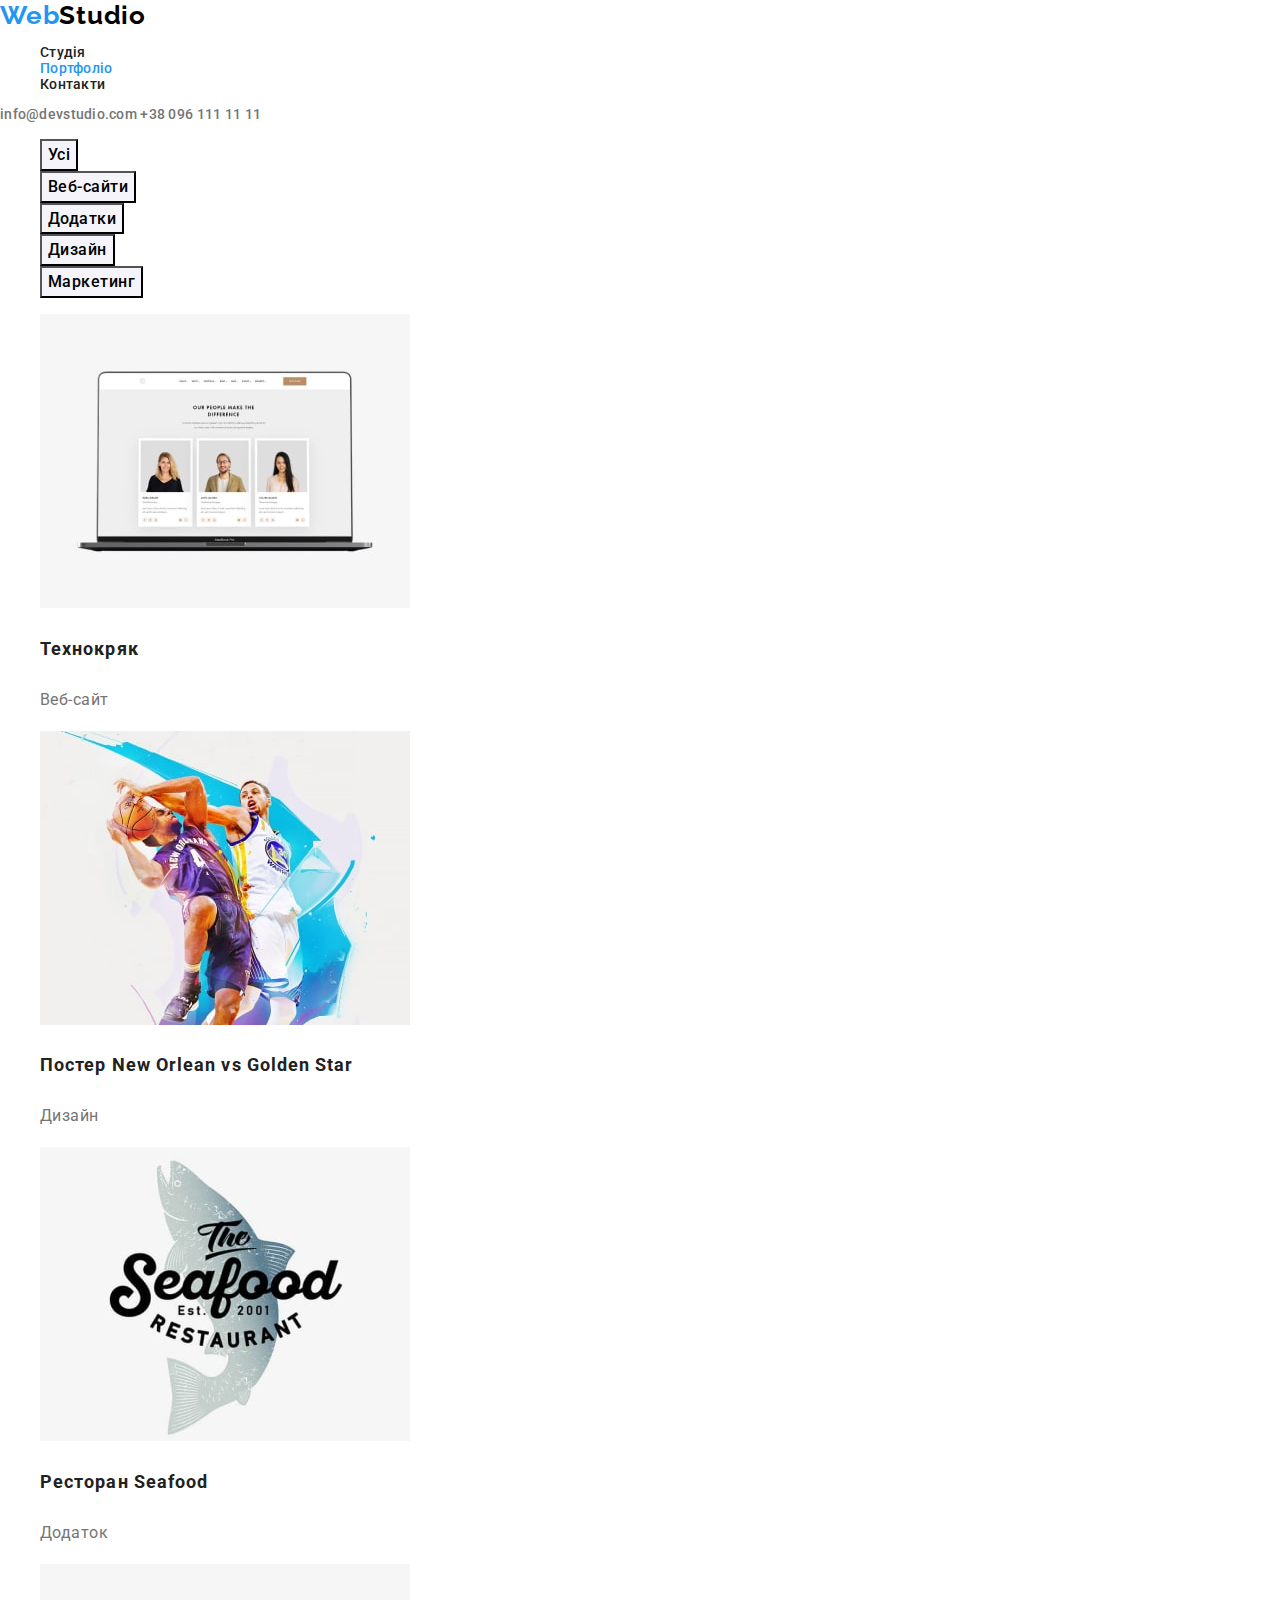
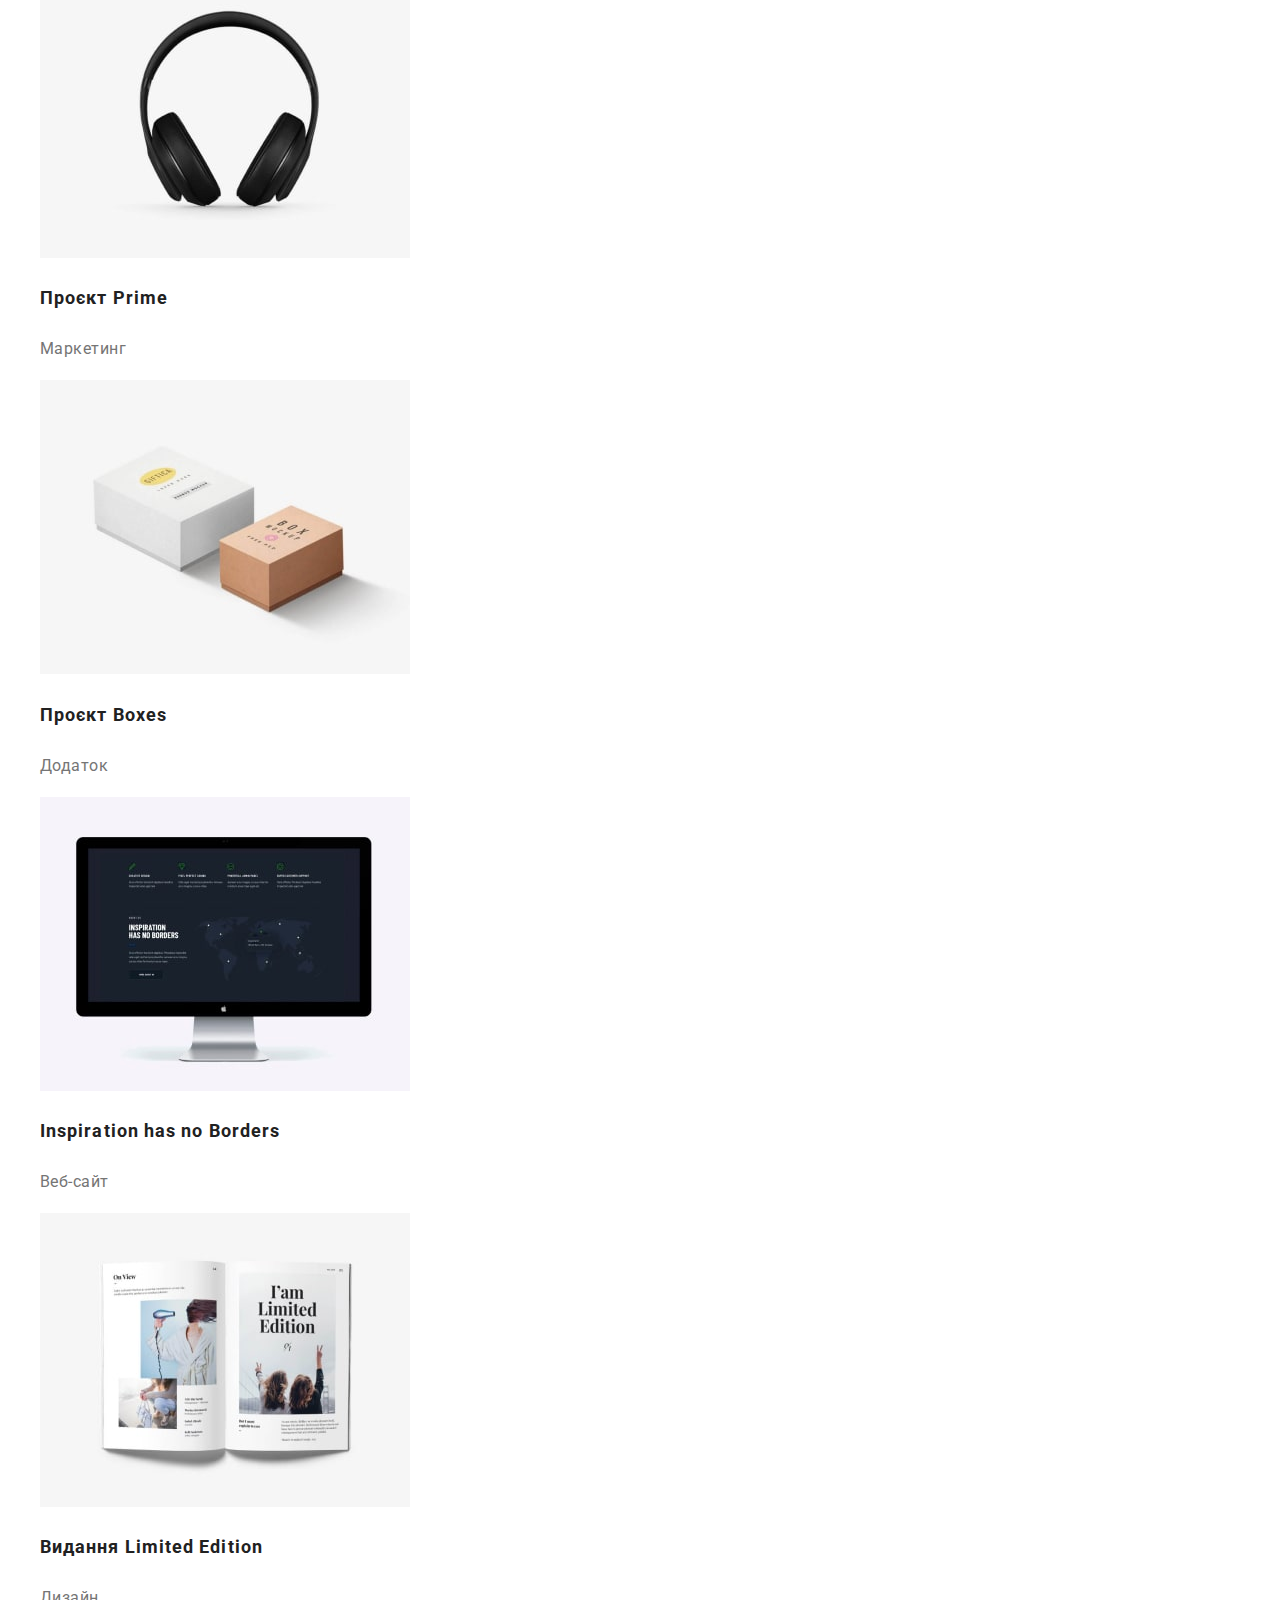
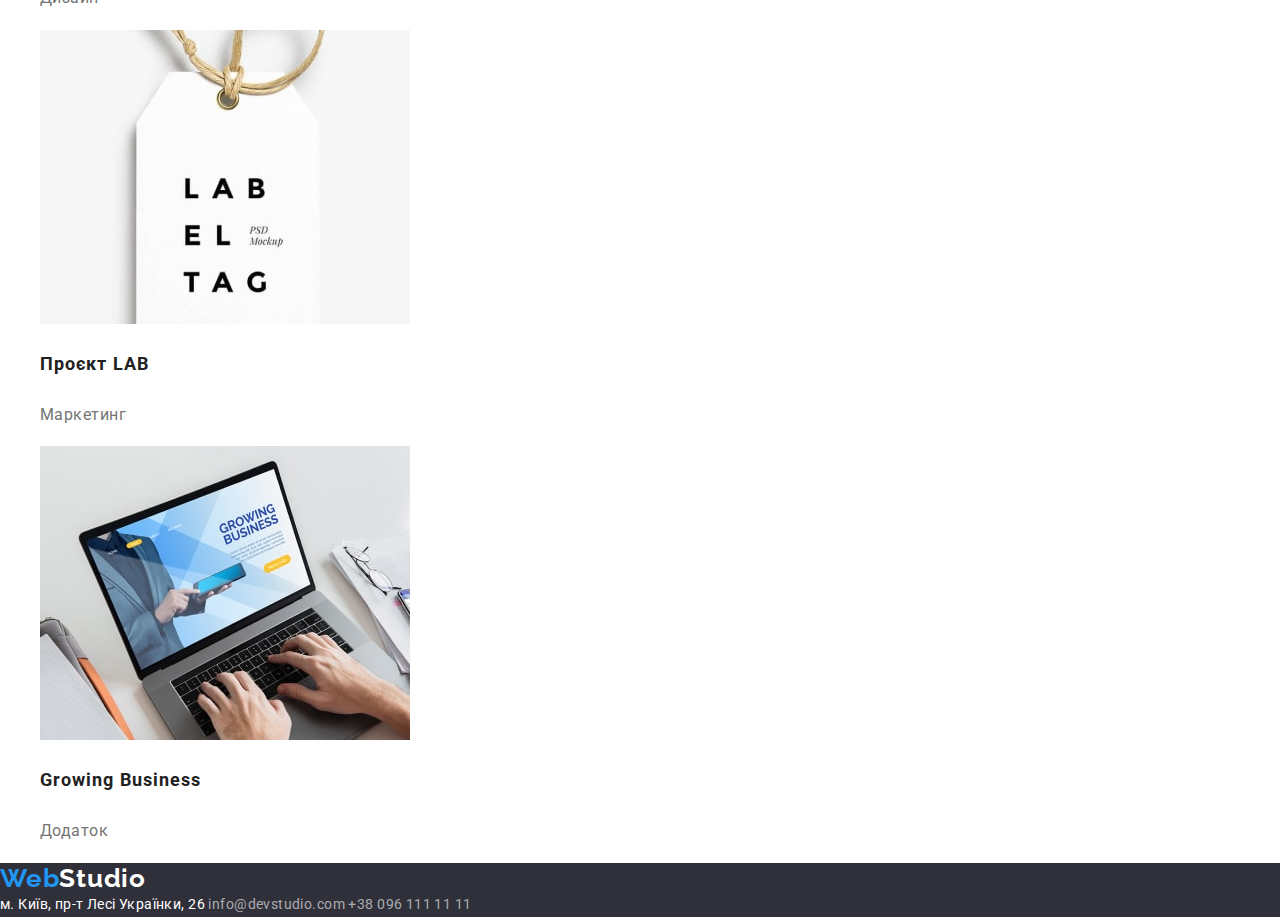
==== portfolio.html @ c54290e1 "copy files, link stylesheet modern-normalize" ====
<!DOCTYPE html>
<html lang="uk">

<head>
    <meta charset="UTF-8" />
    <meta http-equiv="X-UA-Compatible" content="IE=edge" />
    <meta name="viewport" content="width=device-width, initial-scale=1.0" />
    <title>WebStudio</title>
    <link rel="preconnect" href="https://fonts.googleapis.com">
    <link rel="preconnect" href="https://fonts.gstatic.com" crossorigin>
    <link href="https://fonts.googleapis.com/css2?family=Raleway:wght@700&family=Roboto:wght@400;500;700;900&display=swap"
        rel="stylesheet">
        <link rel="stylesheet" href="https://cdnjs.cloudflare.com/ajax/libs/modern-normalize/1.1.0/modern-normalize.min.css">
    <link rel="stylesheet" href="./css/styles.css">
</head>

<body>
    <header>
        <a class="logo" href="./index.html" lang="en"><span class="logo-color">Web</span>Studio</a>
        <nav class="menu">
            <ul class="menu-list list">
                <li>
                    <a href="./index.html" class="menu-link link">Студія</a>
                </li>
                <li>
                    <a href="./portfolio.html" class="menu-link link current">Портфоліо</a>
                </li>
                <li>
                    <a href="" class="menu-link link">Контакти</a>
                </li>
            </ul>
        </nav>
        <div class="contact">
            <a href="mailto:info@devstudio.com" class="contact-link link">info@devstudio.com</a>
            <a href="tel:+380961111111" class="contact-link link">+38 096 111 11 11</a>
        </div>
    </header>
    <main>
        <section class="scrapbook">
            <div class="button">
                <ul class="button-list list">
                    <li><button class="button-text" type="button">Усі</button></li>
                    <li><button class="button-text" type="button">Веб-сайти</button></li>
                    <li><button class="button-text" type="button">Додатки</button></li>
                    <li><button class="button-text" type="button">Дизайн</button></li>
                    <li><button class="button-text" type="button">Маркетинг</button></li>
                </ul>
            </div>
            <div class="portfolio">
                <ul class="portfolio-list list">
                    <li class="portfolio-card">
                        <a href="" class="portfolio-card-link link">
                            <img src="./images/project-1-img.jpg" alt="Веб-сайт">
                            <h3 class="portfolio-card-title">Технокряк</h3>
                            <p class="portfolio-card-position">Веб-сайт</p>
                        </a>
                    </li>
                    <li class="portfolio-card">
                        <a href="" class="portfolio-card-link link">
                            <img src="./images/project-2-img.jpg" alt="Дизайн">
                            <h3 class="portfolio-card-title">Постер New Orlean vs Golden Star</h3>
                            <p class="portfolio-card-position">Дизайн</p>
                        </a>
                    </li>
                    <li class="portfolio-card">
                        <a href="" class="portfolio-card-link link">
                            <img src="./images/project-3-img.jpg" alt="Додаток">
                            <h3 class="portfolio-card-title">Ресторан Seafood</h3>
                            <p class="portfolio-card-position">Додаток</p>
                        </a>
                    </li>
                    <li class="portfolio-card">
                        <a href="" class="portfolio-card-link link">
                            <img src="./images/project-4-img.jpg" alt="Маркетинг">
                            <h3 class="portfolio-card-title">Проєкт Prime</h3>
                            <p class="portfolio-card-position">Маркетинг</p>
                        </a>
                    </li>
                    <li class="portfolio-card">
                        <a href="" class="portfolio-card-link link">
                            <img class="portfolio-card-img" src="./images/project-5-img.jpg" alt="Додаток">
                            <h3 class="portfolio-card-title">Проєкт Boxes</h3>
                            <p class="portfolio-card-position">Додаток</p>
                        </a>
                    </li>
                    <li class="portfolio-card">
                        <a href="" class="portfolio-card-link link">
                            <img src="./images/project-6-img.jpg" alt="Веб-сайт">
                            <h3 class="portfolio-card-title">Inspiration has no Borders</h3>
                            <p class="portfolio-card-position">Веб-сайт</p>
                        </a>
                    </li>
                    <li class="portfolio-card">
                        <a href="" class="portfolio-card-link link">
                            <img src="./images/project-7-img.jpg" alt="Дизайн">
                            <h3 class="portfolio-card-title">Видання Limited Edition</h3>
                            <p class="portfolio-card-position">Дизайн</p>
                        </a>
                    </li>
                    <li class="portfolio-card">
                        <a href="" class="portfolio-card-link link">
                            <img src="./images/project-8-img.jpg" alt="Маркетинг">
                            <h3 class="portfolio-card-title">Проєкт LAB</h3>
                            <p class="portfolio-card-position">Маркетинг</p>
                        </a>
                    </li>
                    <li class="portfolio-card">
                        <a href="" class="portfolio-card-link link">
                            <img src="./images/project-9-img.jpg" alt="Додаток">
                            <h3 class="portfolio-card-title">Growing Business</h3>
                            <p class="portfolio-card-position">Додаток</p>
                        </a>
                    </li>
                </ul>
            </div>
        </section>
    </main>
    <footer class="footer">
        <a href="./index.html" class="logo logo-footer" lang="en"><span class="logo-color">Web</span>Studio</a>
        <address class="footer-address">
            <a href="https://goo.gl/maps/b2vypRDXytgudbJT6" class="footer-map link">м. Київ, пр-т Лесі Українки, 26</a>
            <a href="mailto:info@devstudio.com" class="footer-link link">info@devstudio.com</a>
            <a href="tel:+380961111111" class="footer-link link">+38 096 111 11 11</a>
        </address>
    </footer>
</body>

</html>
---- css/styles.css ----
:root {
    --main-bg-color: #ffffff;
    --main-color: #212121;
    --main-focus: #2196f3;
    --secondery-color-text: #ffffff;
    --secondery-bg-color: #eeeeee;
    --secondery-color: #757575;
}

body {
    font-family: "Roboto", sans-serif;
    font-style: normal;
    border: 0;
    margin: 0;
    color: var(--main-color);
    background-color: var(--main-bg-color);
}

.list {
    list-style: none;
}

.link {
    text-decoration: none;
    color: var(--main-color);
}

.logo {
    font-family: "Raleway", sans-serif;
    font-weight: 700;
    font-size: 26px;
    line-height: 1.19;
    letter-spacing: 0.03em;
    text-decoration: none;
    color: #000000;
}

.logo-footer {
    color: var(--secondery-color-text);
}

.logo-color {
    color: var(--main-focus);
}

.menu {
    font-weight: 500;
    font-size: 14px;
    line-height: 1.14;
    letter-spacing: 0.02em;
}

.menu-list .menu-link {
    color: var(--main-color);
}

.menu-list .current {
    color: var(--main-focus);
}

.menu-link:hover,
.menu-link:focus,
.contact-link:hover,
.contact-link:focus {
    color: var(--main-focus);
}

.contact {
    font-weight: 500;
    font-size: 14px;
    line-height: 1.14;
    letter-spacing: 0.02em;
}

.contact-link {
    color: var(--secondery-color);
}

.main {
    background-color: #2F303A;
}

.main-text {
    font-weight: 900;
    font-size: 44px;
    line-height: 1.36;
    letter-spacing: 0.06em;
    text-transform: uppercase;
    color: var(--secondery-color-text);
}

.order-btn {
    font-family: "Roboto", sans-serif;
    font-weight: 700;
    font-size: 16px;
    line-height: 1.88;
    letter-spacing: 0.06em;
    background-color: var(--main-focus);
    color: var(--secondery-color-text);
    cursor: pointer;
}

.point-title {
    font-weight: 700;
    font-size: 14px;
    line-height: 1.14;
    letter-spacing: 0.03em;
    text-transform: uppercase;
    color: var(--main-color);
}

.point-text {
    font-size: 14px;
    line-height: 1.71;
    letter-spacing: 0.03em;
    color: var(--secondery-color);
}

.work-title,
.team-title {
    font-weight: 700;
    font-size: 36px;
    line-height: 1.17;
    letter-spacing: 0.03em;
    color: var(--main-color);
}

.card-title,
.card-position {
    font-size: 16px;
    line-height: 1.19;
    letter-spacing: 0.03em;
}

.card-title {
    font-weight: 500;
    color: var(--main-color);
}

.card-position {
    color: var(--secondery-color);
}

.footer {
    background-color: #2f303a;
}

.footer-address {
    font-style: normal;
}

.footer-address {
    font-size: 14px;
    line-height: 1.71;
    letter-spacing: 0.03em;
}

.footer-map {
    color: var(--secondery-color-text);
}

.footer-link {
    color: rgba(255, 255, 255, 0.6);
}

.button-text {
    font-family: "Roboto", sans-serif;
    font-weight: 500;
    font-size: 16px;
    line-height: 1.62;
    letter-spacing: 0.03em;
    background-color: #f5f4fa;
    cursor: pointer;
}

.button-text:hover,
.button-text:focus {
    background-color: var(--main-focus);
    color: var(--secondery-color-text);
}

.portfolio-card-title {
    font-weight: 700;
    font-size: 18px;
    line-height: 2;
    letter-spacing: 0.06em;
    color: var(--main-color);
}

.portfolio-card-position {
    font-size: 16px;
    line-height: 1.88;
    letter-spacing: 0.03em;
    color: var(--secondery-color);
}
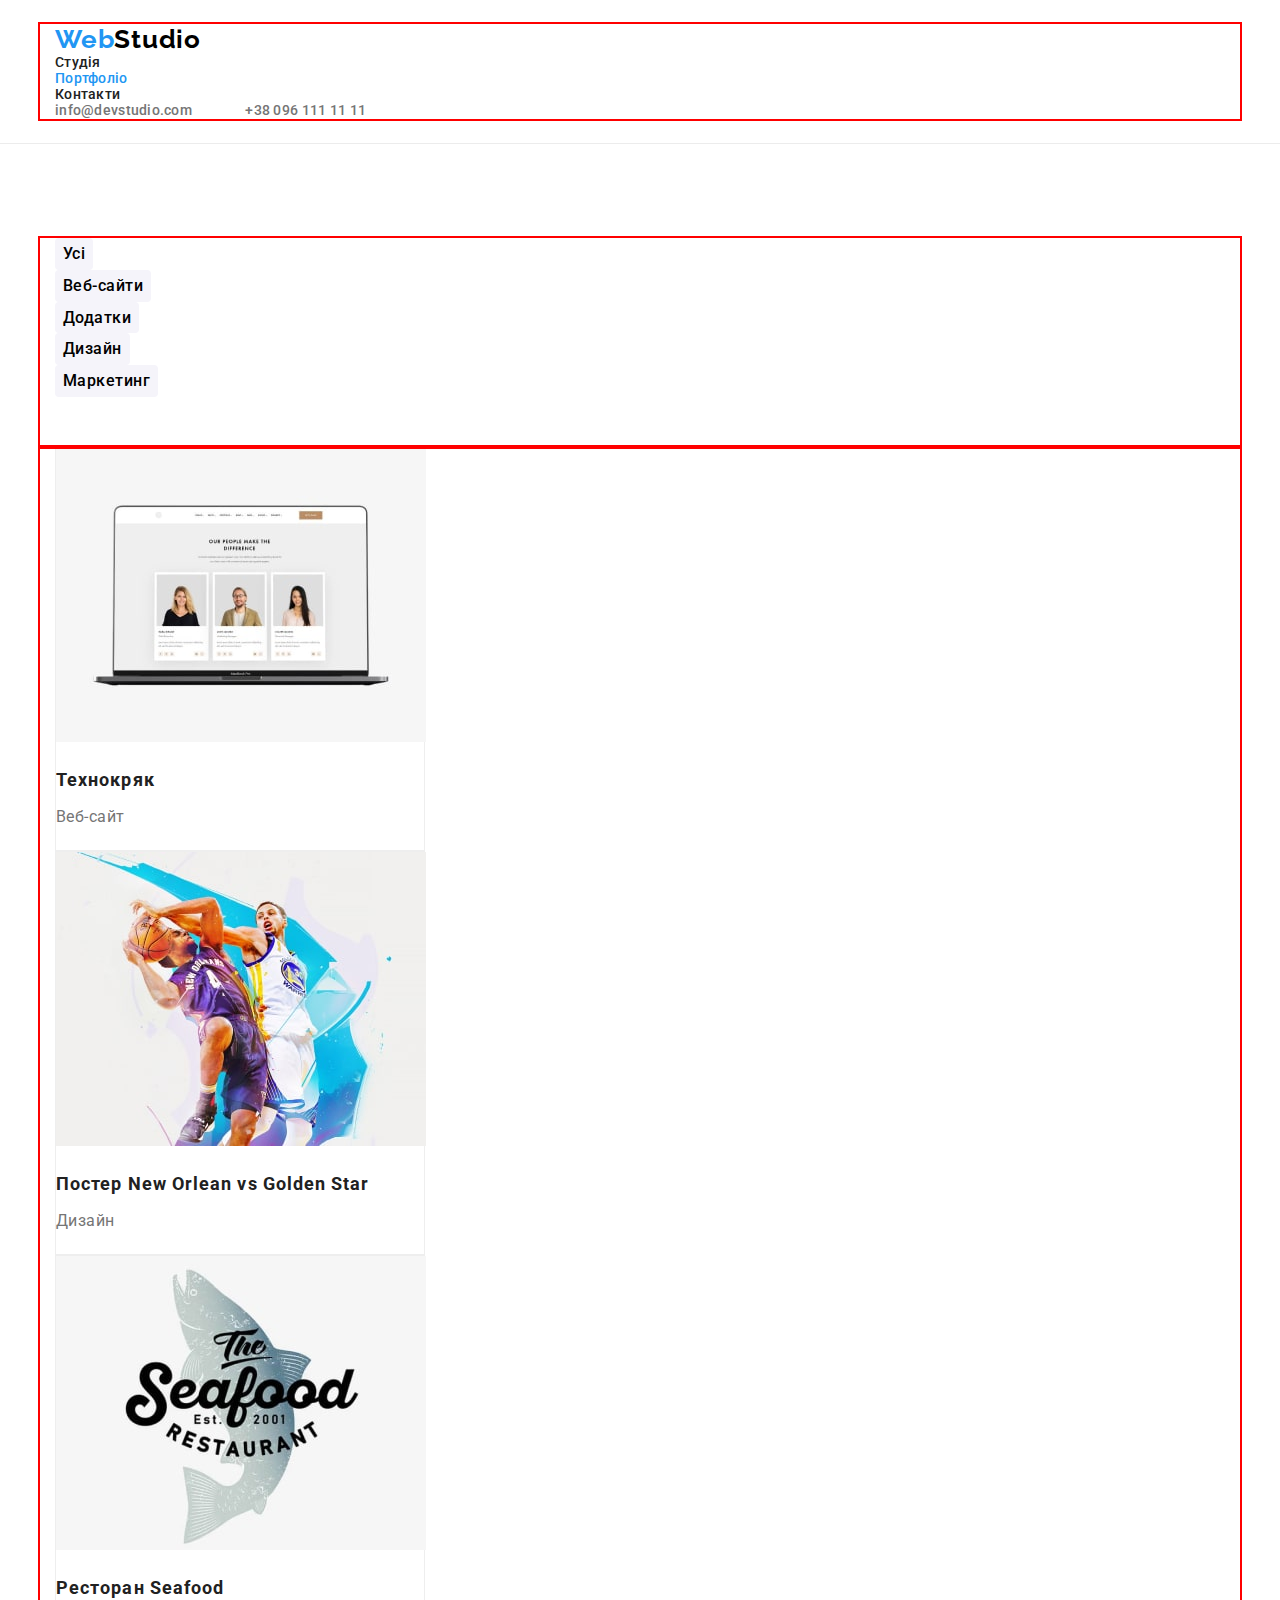
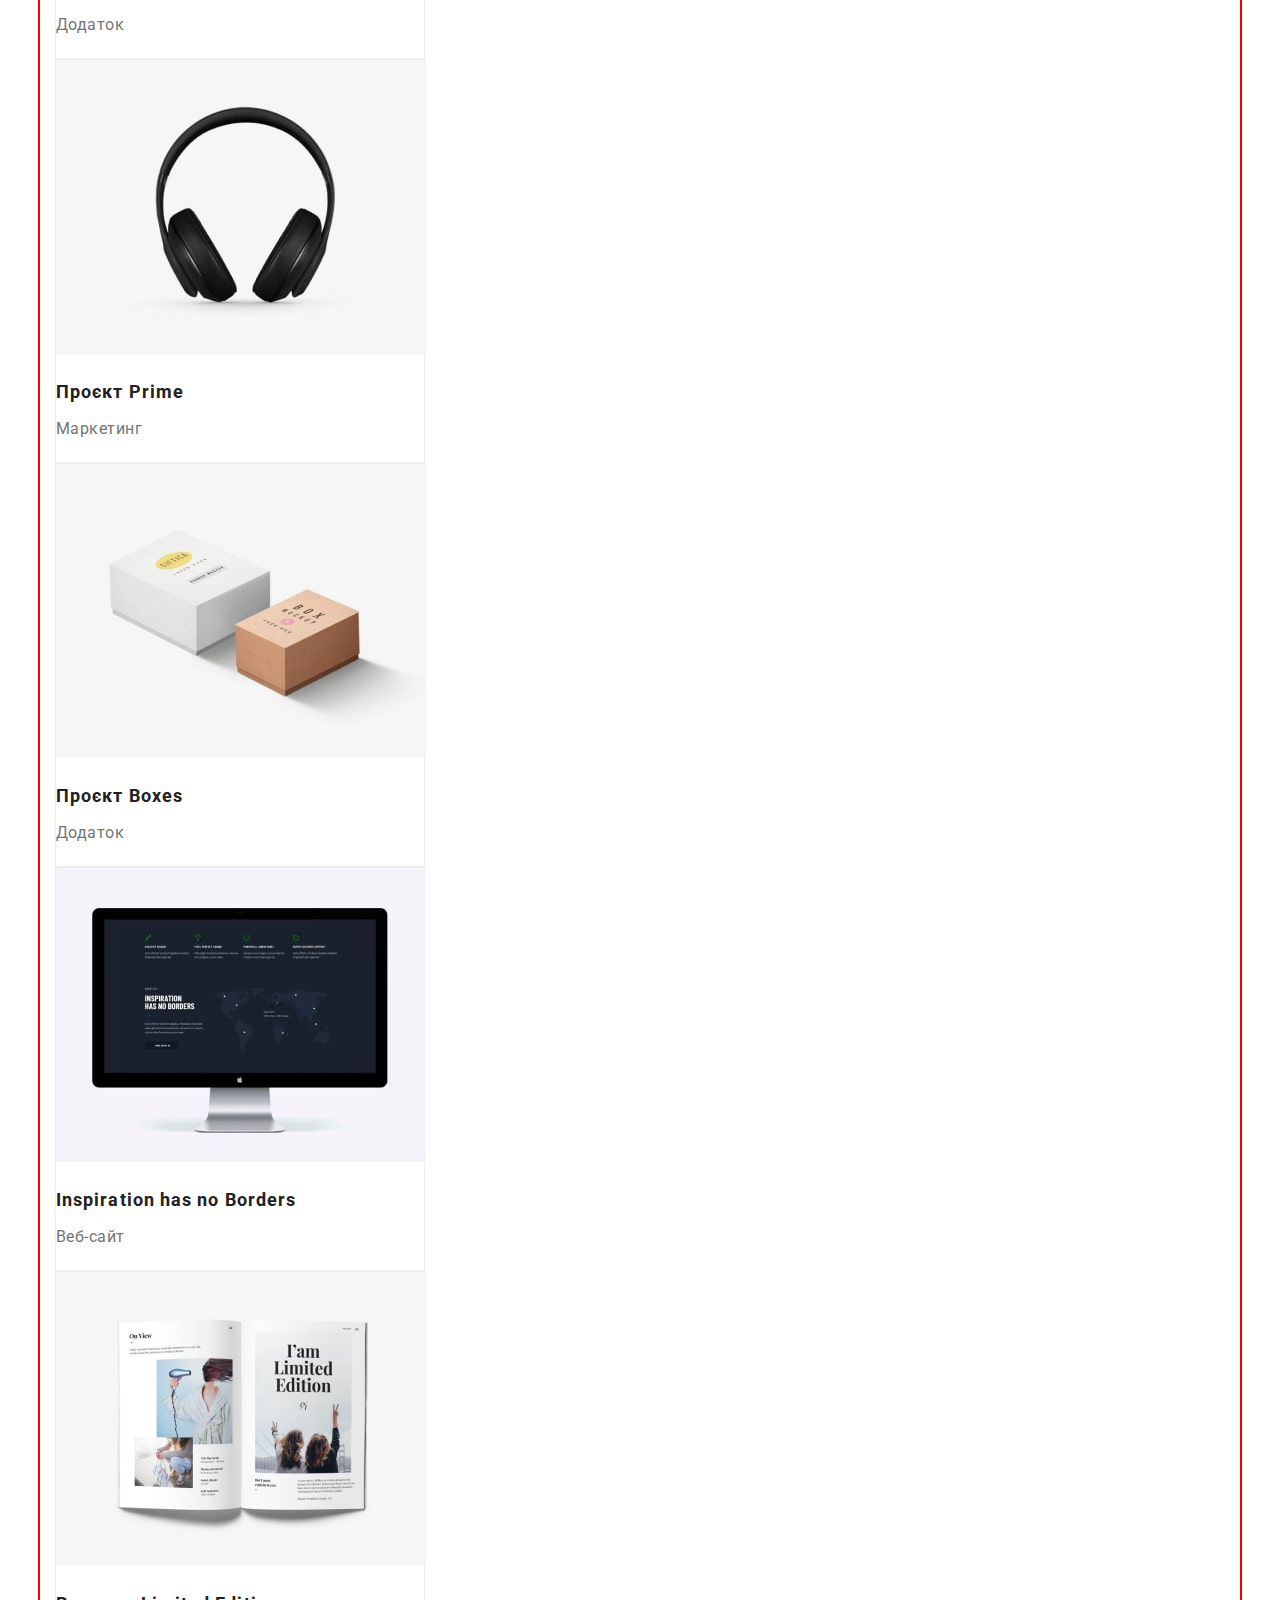
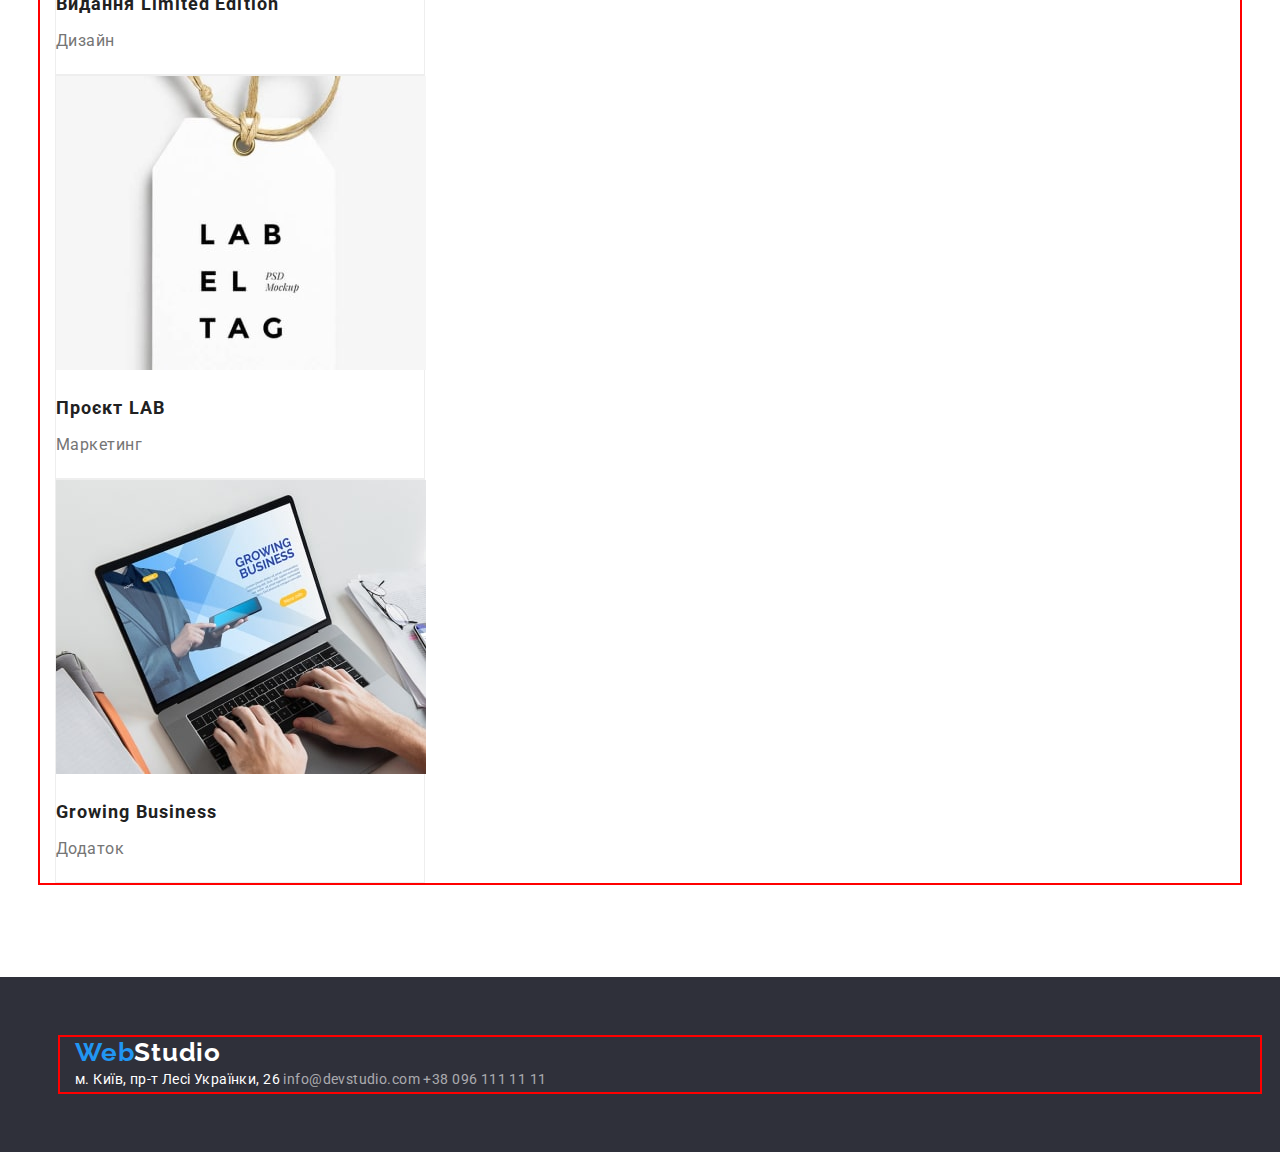
==== commit 82e1713e: "create, editing the position of elements" ====
--- a/portfolio.html
+++ b/portfolio.html
@@ -8,36 +8,40 @@
     <title>WebStudio</title>
     <link rel="preconnect" href="https://fonts.googleapis.com">
     <link rel="preconnect" href="https://fonts.gstatic.com" crossorigin>
-    <link href="https://fonts.googleapis.com/css2?family=Raleway:wght@700&family=Roboto:wght@400;500;700;900&display=swap"
+    <link
+        href="https://fonts.googleapis.com/css2?family=Raleway:wght@700&family=Roboto:wght@400;500;700;900&display=swap"
         rel="stylesheet">
-        <link rel="stylesheet" href="https://cdnjs.cloudflare.com/ajax/libs/modern-normalize/1.1.0/modern-normalize.min.css">
+    <link rel="stylesheet"
+        href="https://cdnjs.cloudflare.com/ajax/libs/modern-normalize/1.1.0/modern-normalize.min.css">
     <link rel="stylesheet" href="./css/styles.css">
 </head>
 
 <body>
-    <header>
-        <a class="logo" href="./index.html" lang="en"><span class="logo-color">Web</span>Studio</a>
-        <nav class="menu">
-            <ul class="menu-list list">
-                <li>
-                    <a href="./index.html" class="menu-link link">Студія</a>
-                </li>
-                <li>
-                    <a href="./portfolio.html" class="menu-link link current">Портфоліо</a>
-                </li>
-                <li>
-                    <a href="" class="menu-link link">Контакти</a>
-                </li>
-            </ul>
-        </nav>
-        <div class="contact">
-            <a href="mailto:info@devstudio.com" class="contact-link link">info@devstudio.com</a>
-            <a href="tel:+380961111111" class="contact-link link">+38 096 111 11 11</a>
+    <header class="header">
+        <div class="container">
+            <a class="logo" href="./index.html" lang="en"><span class="logo-color">Web</span>Studio</a>
+            <nav class="menu">
+                <ul class="menu-list list">
+                    <li>
+                        <a href="./index.html" class="menu-link link">Студія</a>
+                    </li>
+                    <li>
+                        <a href="./portfolio.html" class="menu-link link current">Портфоліо</a>
+                    </li>
+                    <li>
+                        <a href="" class="menu-link link">Контакти</a>
+                    </li>
+                </ul>
+            </nav>
+            <div class="contact">
+                <a href="mailto:info@devstudio.com" class="contact-link link">info@devstudio.com</a>
+                <a href="tel:+380961111111" class="contact-link link">+38 096 111 11 11</a>
+            </div>
         </div>
     </header>
     <main>
-        <section class="scrapbook">
-            <div class="button">
+        <section class="scrapbook section">
+            <div class="button container">
                 <ul class="button-list list">
                     <li><button class="button-text" type="button">Усі</button></li>
                     <li><button class="button-text" type="button">Веб-сайти</button></li>
@@ -46,32 +50,32 @@
                     <li><button class="button-text" type="button">Маркетинг</button></li>
                 </ul>
             </div>
-            <div class="portfolio">
+            <div class="portfolio container">
                 <ul class="portfolio-list list">
                     <li class="portfolio-card">
                         <a href="" class="portfolio-card-link link">
-                            <img src="./images/project-1-img.jpg" alt="Веб-сайт">
+                            <img class="portfolio-card-img" src="./images/project-1-img.jpg" alt="Веб-сайт">
                             <h3 class="portfolio-card-title">Технокряк</h3>
                             <p class="portfolio-card-position">Веб-сайт</p>
                         </a>
                     </li>
                     <li class="portfolio-card">
                         <a href="" class="portfolio-card-link link">
-                            <img src="./images/project-2-img.jpg" alt="Дизайн">
+                            <img class="portfolio-card-img" src="./images/project-2-img.jpg" alt="Дизайн">
                             <h3 class="portfolio-card-title">Постер New Orlean vs Golden Star</h3>
                             <p class="portfolio-card-position">Дизайн</p>
                         </a>
                     </li>
                     <li class="portfolio-card">
                         <a href="" class="portfolio-card-link link">
-                            <img src="./images/project-3-img.jpg" alt="Додаток">
+                            <img class="portfolio-card-img" src="./images/project-3-img.jpg" alt="Додаток">
                             <h3 class="portfolio-card-title">Ресторан Seafood</h3>
                             <p class="portfolio-card-position">Додаток</p>
                         </a>
                     </li>
                     <li class="portfolio-card">
                         <a href="" class="portfolio-card-link link">
-                            <img src="./images/project-4-img.jpg" alt="Маркетинг">
+                            <img class="portfolio-card-img" src="./images/project-4-img.jpg" alt="Маркетинг">
                             <h3 class="portfolio-card-title">Проєкт Prime</h3>
                             <p class="portfolio-card-position">Маркетинг</p>
                         </a>
@@ -85,28 +89,28 @@
                     </li>
                     <li class="portfolio-card">
                         <a href="" class="portfolio-card-link link">
-                            <img src="./images/project-6-img.jpg" alt="Веб-сайт">
+                            <img class="portfolio-card-img" src="./images/project-6-img.jpg" alt="Веб-сайт">
                             <h3 class="portfolio-card-title">Inspiration has no Borders</h3>
                             <p class="portfolio-card-position">Веб-сайт</p>
                         </a>
                     </li>
                     <li class="portfolio-card">
                         <a href="" class="portfolio-card-link link">
-                            <img src="./images/project-7-img.jpg" alt="Дизайн">
+                            <img class="portfolio-card-img" src="./images/project-7-img.jpg" alt="Дизайн">
                             <h3 class="portfolio-card-title">Видання Limited Edition</h3>
                             <p class="portfolio-card-position">Дизайн</p>
                         </a>
                     </li>
                     <li class="portfolio-card">
                         <a href="" class="portfolio-card-link link">
-                            <img src="./images/project-8-img.jpg" alt="Маркетинг">
+                            <img class="portfolio-card-img" src="./images/project-8-img.jpg" alt="Маркетинг">
                             <h3 class="portfolio-card-title">Проєкт LAB</h3>
                             <p class="portfolio-card-position">Маркетинг</p>
                         </a>
                     </li>
                     <li class="portfolio-card">
                         <a href="" class="portfolio-card-link link">
-                            <img src="./images/project-9-img.jpg" alt="Додаток">
+                            <img class="portfolio-card-img" src="./images/project-9-img.jpg" alt="Додаток">
                             <h3 class="portfolio-card-title">Growing Business</h3>
                             <p class="portfolio-card-position">Додаток</p>
                         </a>
@@ -116,12 +120,15 @@
         </section>
     </main>
     <footer class="footer">
-        <a href="./index.html" class="logo logo-footer" lang="en"><span class="logo-color">Web</span>Studio</a>
-        <address class="footer-address">
-            <a href="https://goo.gl/maps/b2vypRDXytgudbJT6" class="footer-map link">м. Київ, пр-т Лесі Українки, 26</a>
-            <a href="mailto:info@devstudio.com" class="footer-link link">info@devstudio.com</a>
-            <a href="tel:+380961111111" class="footer-link link">+38 096 111 11 11</a>
-        </address>
+        <div class="container">
+            <a href="./index.html" class="logo logo-footer" lang="en"><span class="logo-color">Web</span>Studio</a>
+            <address class="footer-address">
+                <a href="https://goo.gl/maps/b2vypRDXytgudbJT6" class="footer-map link">м. Київ, пр-т Лесі Українки,
+                    26</a>
+                <a href="mailto:info@devstudio.com" class="footer-link link">info@devstudio.com</a>
+                <a href="tel:+380961111111" class="footer-link link">+38 096 111 11 11</a>
+            </address>
+        </div>
     </footer>
 </body>
 
--- a/css/styles.css
+++ b/css/styles.css
@@ -7,6 +7,26 @@
     --secondery-color: #757575;
 }
 
+h1,
+h2,
+h3,
+h4,
+h5,
+h6,
+p {
+    margin: 0;
+}
+
+ul,
+ol {
+    margin: 0;
+    padding-left: 0;
+}
+
+img {
+    display: block;
+}
+
 body {
     font-family: "Roboto", sans-serif;
     font-style: normal;
@@ -17,6 +37,8 @@
 }
 
 .list {
+    padding: 0;
+    margin: 0;
     list-style: none;
 }
 
@@ -25,6 +47,18 @@
     color: var(--main-color);
 }
 
+.container {
+    width: 1200px;
+    padding: 0 15px;
+    margin: 0 auto;
+    outline: 2px solid red;
+}
+
+.header {
+    padding: 24px 0;
+    border-bottom: 1px solid #ECECEC;
+}
+
 .logo {
     font-family: "Raleway", sans-serif;
     font-weight: 700;
@@ -50,7 +84,8 @@
     letter-spacing: 0.02em;
 }
 
-.menu-list .menu-link {
+.menu-link {
+    margin-right: 50px;
     color: var(--main-color);
 }
 
@@ -76,20 +111,31 @@
     color: var(--secondery-color);
 }
 
+.contact-link:first-child {
+    margin-right: 50px;
+}
+
 .main {
+    padding: 200px 0;
     background-color: #2F303A;
 }
 
 .main-text {
+    text-align: center;
+    text-transform: ;
+    max-width: 696px;
+    margin: 0 auto;
     font-weight: 900;
     font-size: 44px;
     line-height: 1.36;
     letter-spacing: 0.06em;
     text-transform: uppercase;
     color: var(--secondery-color-text);
+    margin-bottom: 30px;
 }
 
 .order-btn {
+    padding: 10px 32px;
     font-family: "Roboto", sans-serif;
     font-weight: 700;
     font-size: 16px;
@@ -97,10 +143,27 @@
     letter-spacing: 0.06em;
     background-color: var(--main-focus);
     color: var(--secondery-color-text);
+    box-shadow: 0px 4px 4px rgba(0, 0, 0, 0.15);
+    border-radius: 4px;
     cursor: pointer;
+    display: block;
+    margin: 0 auto;
+}
+
+.section {
+    padding: 94px 0;
+}
+
+.points.section {
+    padding-bottom: 0;
+}
+
+.point-item {
+    width: 270px;
 }
 
 .point-title {
+    margin-bottom: 10px;
     font-weight: 700;
     font-size: 14px;
     line-height: 1.14;
@@ -115,15 +178,32 @@
     letter-spacing: 0.03em;
     color: var(--secondery-color);
 }
+
+.team {
+    background-color: #F5F4FA;
+}
+
 
 .work-title,
 .team-title {
+    margin-bottom: 50px;
+    text-align: center;
     font-weight: 700;
     font-size: 36px;
     line-height: 1.17;
     letter-spacing: 0.03em;
     color: var(--main-color);
 }
+
+.team-card {
+    width: 270px;
+    height: 368px;
+    background-color: var(--main-bg-color);
+    box-shadow: 0px 1px 3px rgba(0, 0, 0, 0.12), 0px 1px 1px rgba(0, 0, 0, 0.14), 0px 2px 1px rgba(0, 0, 0, 0.2);
+    border-radius: 0px 0px 4px 4px;
+    text-align: center;
+}
+
 
 .card-title,
 .card-position {
@@ -132,7 +212,12 @@
     letter-spacing: 0.03em;
 }
 
+.team-card-img {
+    margin-bottom: 30px;
+}
+
 .card-title {
+    margin-bottom: 10px;
     font-weight: 500;
     color: var(--main-color);
 }
@@ -142,17 +227,27 @@
 }
 
 .footer {
+    padding: 60px;
     background-color: #2f303a;
+}
+
+.logo-footer {
+    margin-bottom: 20px;
 }
 
 .footer-address {
     font-style: normal;
-}
-
-.footer-address {
     font-size: 14px;
     line-height: 1.71;
     letter-spacing: 0.03em;
+}
+
+.footer-address>a {
+    margin-bottom: 9px;
+}
+
+.footer-address>a:last-child {
+    margin-bottom: 0;
 }
 
 .footer-map {
@@ -161,6 +256,10 @@
 
 .footer-link {
     color: rgba(255, 255, 255, 0.6);
+}
+
+.button.container {
+    padding-bottom: 50px;
 }
 
 .button-text {
@@ -171,6 +270,8 @@
     letter-spacing: 0.03em;
     background-color: #f5f4fa;
     cursor: pointer;
+    border-color: transparent;
+    border-radius: 4px;
 }
 
 .button-text:hover,
@@ -179,7 +280,19 @@
     color: var(--secondery-color-text);
 }
 
+.portfolio-card {
+    width: 370px;
+    height: 404px;
+    background: var(--main-bg-color);
+    border: 1px solid #EEEEEE;
+}
+
+.portfolio-card-img{
+    margin-bottom: 20px;
+}
+
 .portfolio-card-title {
+    margin-bottom: 4px;
     font-weight: 700;
     font-size: 18px;
     line-height: 2;
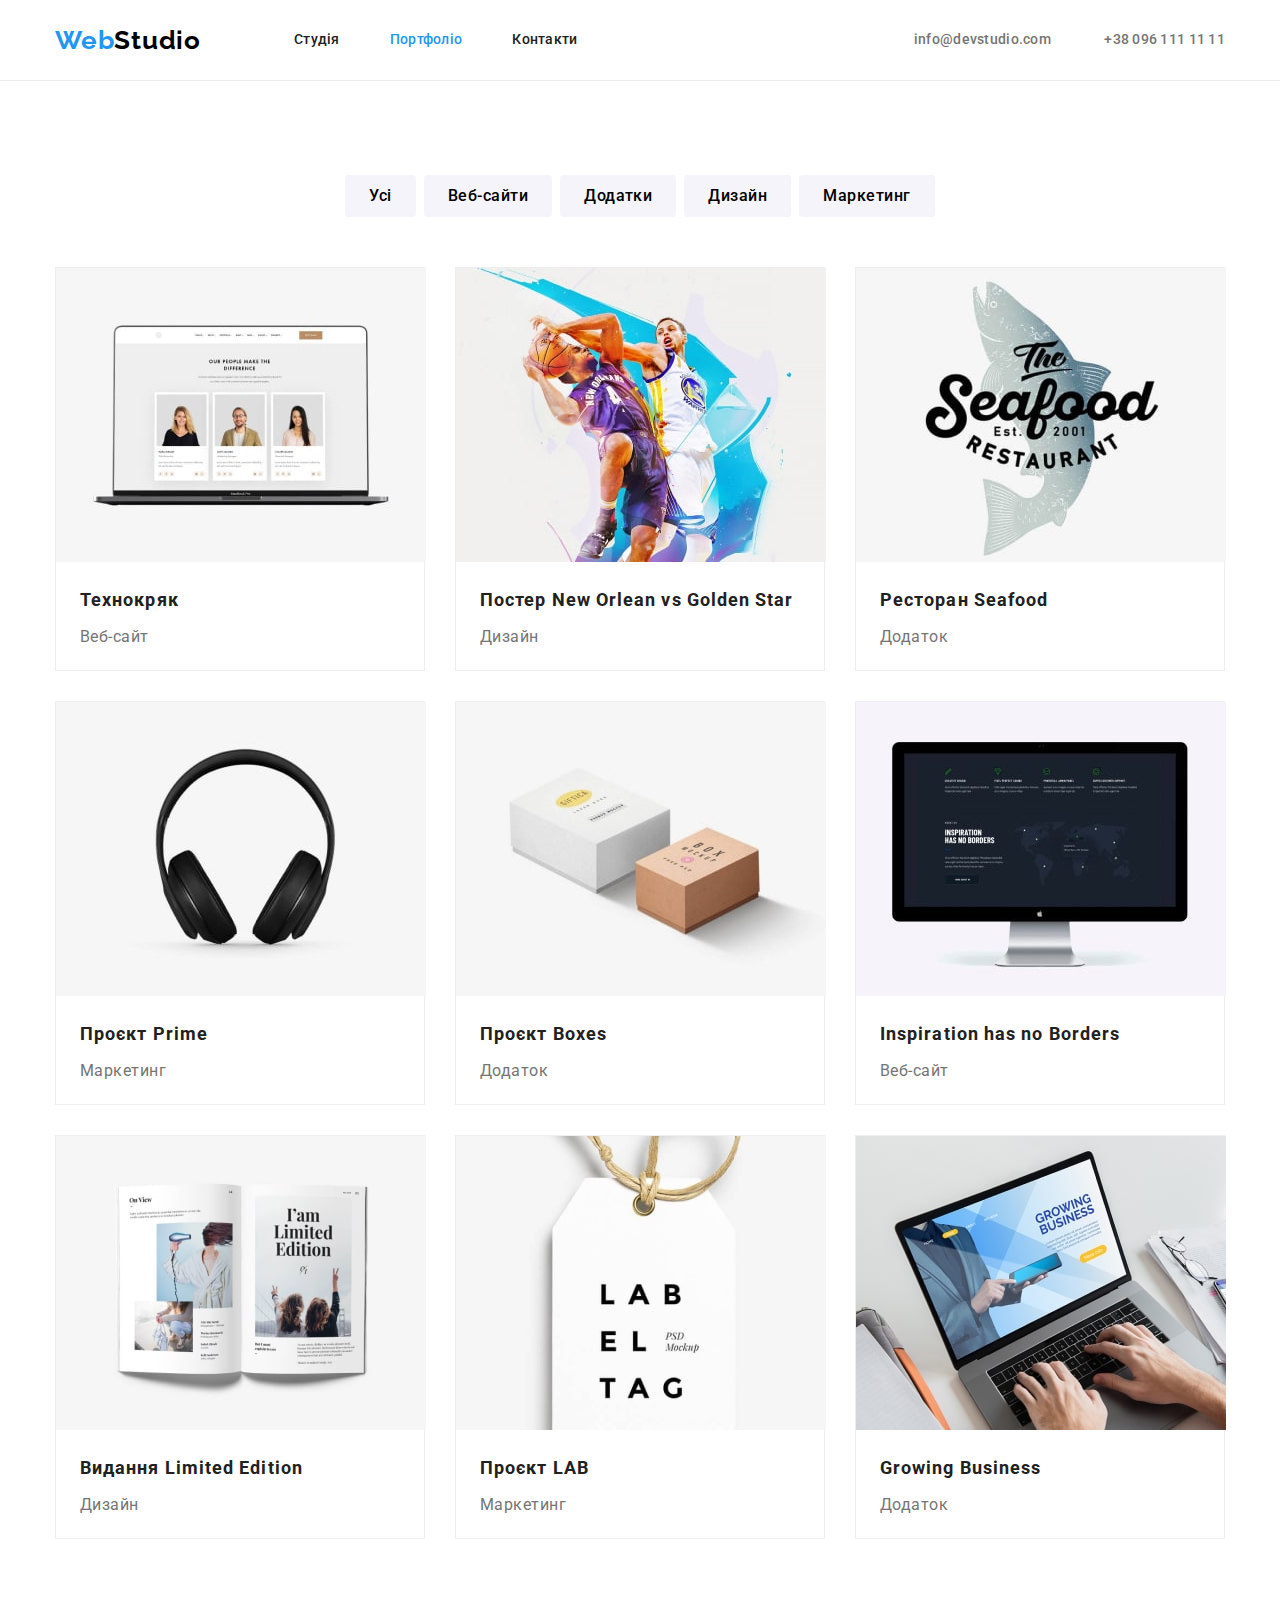
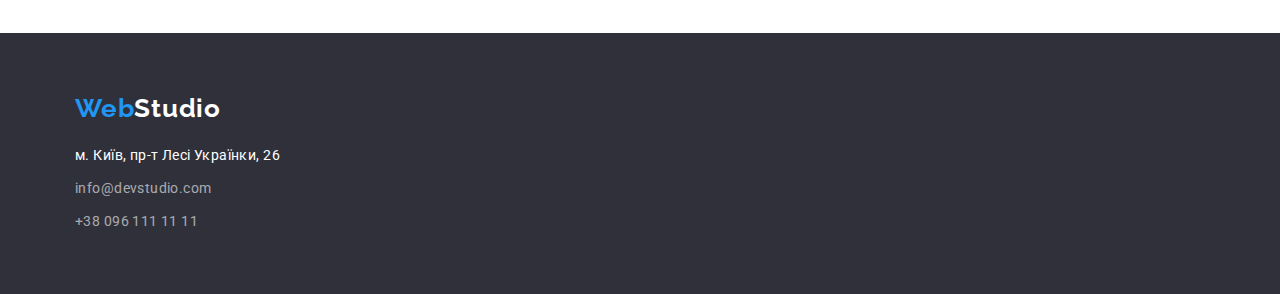
==== commit d00bf501: "edit flex elements" ====
--- a/portfolio.html
+++ b/portfolio.html
@@ -18,17 +18,17 @@
 
 <body>
     <header class="header">
-        <div class="container">
+        <div class="container main-div">
             <a class="logo" href="./index.html" lang="en"><span class="logo-color">Web</span>Studio</a>
             <nav class="menu">
                 <ul class="menu-list list">
-                    <li>
+                    <li class="menu-list-item">
                         <a href="./index.html" class="menu-link link">Студія</a>
                     </li>
-                    <li>
+                    <li class="menu-list-item">
                         <a href="./portfolio.html" class="menu-link link current">Портфоліо</a>
                     </li>
-                    <li>
+                    <li class="menu-list-item">
                         <a href="" class="menu-link link">Контакти</a>
                     </li>
                 </ul>
@@ -120,7 +120,7 @@
         </section>
     </main>
     <footer class="footer">
-        <div class="container">
+        <div class="container footer-div">
             <a href="./index.html" class="logo logo-footer" lang="en"><span class="logo-color">Web</span>Studio</a>
             <address class="footer-address">
                 <a href="https://goo.gl/maps/b2vypRDXytgudbJT6" class="footer-map link">м. Київ, пр-т Лесі Українки,
--- a/css/styles.css
+++ b/css/styles.css
@@ -51,12 +51,17 @@
     width: 1200px;
     padding: 0 15px;
     margin: 0 auto;
-    outline: 2px solid red;
+    /* outline: 2px solid red; */
 }
 
 .header {
-    padding: 24px 0;
     border-bottom: 1px solid #ECECEC;
+}
+
+.main-div {
+    display: flex;
+    align-items: center;
+    justify-content: flex-start;
 }
 
 .logo {
@@ -84,8 +89,18 @@
     letter-spacing: 0.02em;
 }
 
+.menu-list {
+    display: flex;
+    margin-left: 93px;
+}
+
+.menu-list-item:not(:last-child) {
+    margin-right: 50px;
+}
+
 .menu-link {
-    margin-right: 50px;
+    display: block;
+    padding: 32px 0;
     color: var(--main-color);
 }
 
@@ -101,6 +116,7 @@
 }
 
 .contact {
+    margin-left: auto;
     font-weight: 500;
     font-size: 14px;
     line-height: 1.14;
@@ -158,8 +174,19 @@
     padding-bottom: 0;
 }
 
+.points-list {
+    display: flex;
+    justify-content: space-between;
+}
+
 .point-item {
-    width: 270px;
+    /* width: 270px; */
+    width: calc((100%-30px*3)/4);
+    margin-right: 30px;
+}
+
+.point-item:last-child{
+    margin-right: 0;
 }
 
 .point-title {
@@ -182,7 +209,6 @@
 .team {
     background-color: #F5F4FA;
 }
-
 
 .work-title,
 .team-title {
@@ -195,15 +221,25 @@
     color: var(--main-color);
 }
 
+.work-list{
+    display: flex;
+    justify-content: space-between;
+}
+
 .team-card {
-    width: 270px;
+    /* width: 270px; */
+    width: calc((100%-30px*3)/4);
+    padding-bottom: 30px;
+    margin-right: 30px;
     height: 368px;
     background-color: var(--main-bg-color);
     box-shadow: 0px 1px 3px rgba(0, 0, 0, 0.12), 0px 1px 1px rgba(0, 0, 0, 0.14), 0px 2px 1px rgba(0, 0, 0, 0.2);
     border-radius: 0px 0px 4px 4px;
     text-align: center;
 }
-
+.team-card:nth-child(n3){
+    margin-right: 0;
+}
 
 .card-title,
 .card-position {
@@ -212,6 +248,11 @@
     letter-spacing: 0.03em;
 }
 
+.team-list{
+    display: flex;
+    justify-content: space-between;
+}
+
 .team-card-img {
     margin-bottom: 30px;
 }
@@ -230,12 +271,18 @@
     padding: 60px;
     background-color: #2f303a;
 }
+.footer-div{
+    display: flex;
+    flex-direction: column;
+}
 
 .logo-footer {
     margin-bottom: 20px;
 }
 
 .footer-address {
+    display: flex;
+    flex-direction: column;
     font-style: normal;
     font-size: 14px;
     line-height: 1.71;
@@ -262,7 +309,16 @@
     padding-bottom: 50px;
 }
 
+.button-list{
+    display: flex;
+    justify-content: center;
+}
+
+.button-list>li:not(:last-child){
+    margin-right: 8px;
+}
 .button-text {
+    padding: 6px 22px;
     font-family: "Roboto", sans-serif;
     font-weight: 500;
     font-size: 16px;
@@ -276,19 +332,43 @@
 
 .button-text:hover,
 .button-text:focus {
+    padding: 6px 25px;
     background-color: var(--main-focus);
     color: var(--secondery-color-text);
+    box-shadow: 0px 3px 1px rgba(0, 0, 0, 0.1), 0px 1px 2px rgba(0, 0, 0, 0.08), 0px 2px 2px rgba(0, 0, 0, 0.12);
+}
+
+.portfolio-list{
+    display: flex;
+    justify-content: space-between;
+    flex-wrap: wrap;    
 }
 
 .portfolio-card {
     width: 370px;
+    /* width: calc((100%-30px*2)/3); чомусь не вірно рахує*/
     height: 404px;
     background: var(--main-bg-color);
     border: 1px solid #EEEEEE;
-}
-
-.portfolio-card-img{
+    margin-right: 30px;
+    margin-bottom: 30px;
+}
+
+.portfolio-card:nth-child(3n){
+    margin-right: 0;
+}
+
+.portfolio-card:nth-last-child(-n+3) {
+    margin-bottom: 0;
+}
+
+.portfolio-card-img {
     margin-bottom: 20px;
+}
+
+.portfolio-card-title,
+.portfolio-card-position{
+    margin: 0 24px;
 }
 
 .portfolio-card-title {
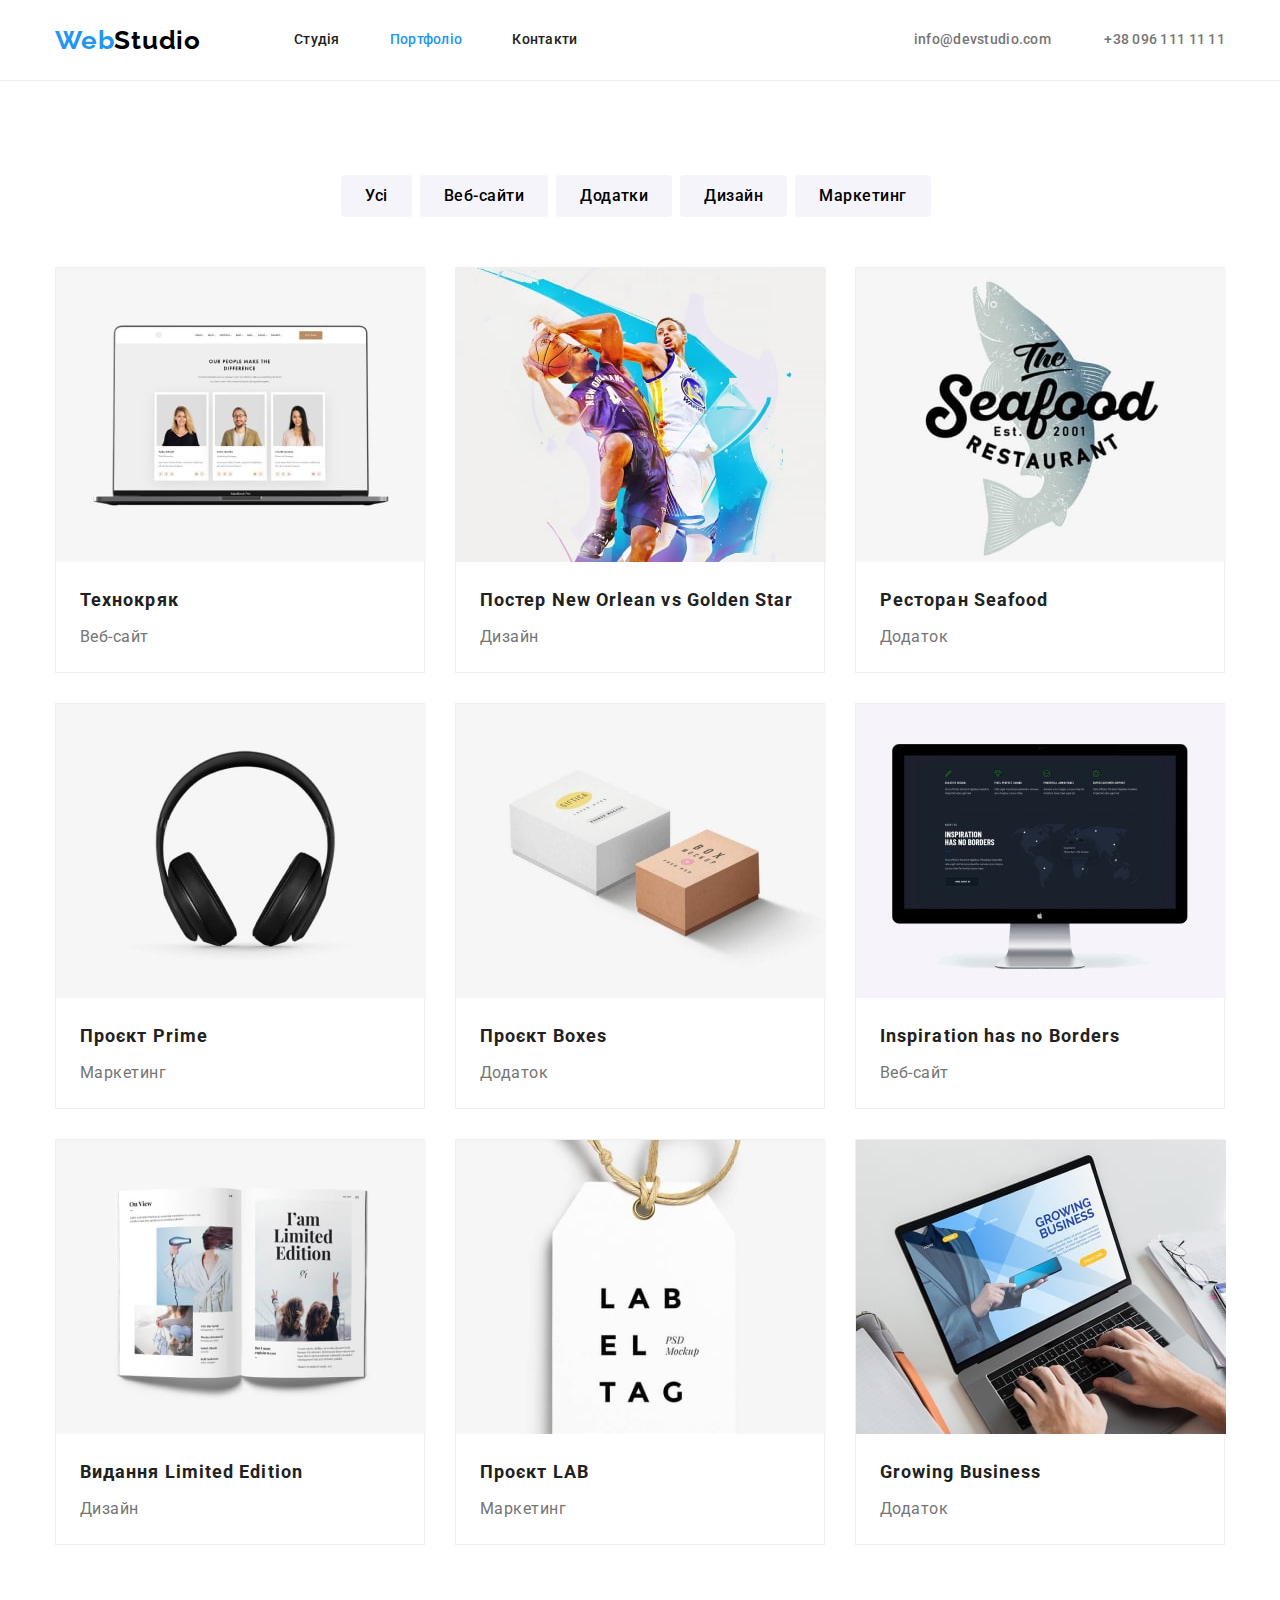
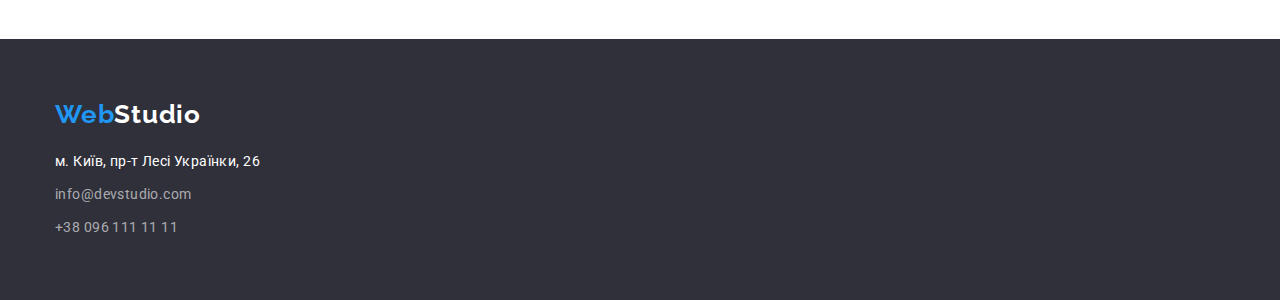
==== commit f5be5584: "fixid padding card and margin button" ====
--- a/portfolio.html
+++ b/portfolio.html
@@ -55,64 +55,82 @@
                     <li class="portfolio-card">
                         <a href="" class="portfolio-card-link link">
                             <img class="portfolio-card-img" src="./images/project-1-img.jpg" alt="Веб-сайт">
-                            <h3 class="portfolio-card-title">Технокряк</h3>
-                            <p class="portfolio-card-position">Веб-сайт</p>
+                            <div class="portfolio-card-info">
+                                <h3 class="portfolio-card-title">Технокряк</h3>
+                                <p class="portfolio-card-position">Веб-сайт</p>
+                            </div>
                         </a>
                     </li>
                     <li class="portfolio-card">
                         <a href="" class="portfolio-card-link link">
                             <img class="portfolio-card-img" src="./images/project-2-img.jpg" alt="Дизайн">
-                            <h3 class="portfolio-card-title">Постер New Orlean vs Golden Star</h3>
-                            <p class="portfolio-card-position">Дизайн</p>
+                            <div class="portfolio-card-info">
+                                <h3 class="portfolio-card-title">Постер New Orlean vs Golden Star</h3>
+                                <p class="portfolio-card-position">Дизайн</p>
+                            </div>
                         </a>
                     </li>
                     <li class="portfolio-card">
                         <a href="" class="portfolio-card-link link">
                             <img class="portfolio-card-img" src="./images/project-3-img.jpg" alt="Додаток">
-                            <h3 class="portfolio-card-title">Ресторан Seafood</h3>
-                            <p class="portfolio-card-position">Додаток</p>
+                            <div class="portfolio-card-info">
+                                <h3 class="portfolio-card-title">Ресторан Seafood</h3>
+                                <p class="portfolio-card-position">Додаток</p>
+                            </div>
                         </a>
                     </li>
                     <li class="portfolio-card">
                         <a href="" class="portfolio-card-link link">
                             <img class="portfolio-card-img" src="./images/project-4-img.jpg" alt="Маркетинг">
-                            <h3 class="portfolio-card-title">Проєкт Prime</h3>
-                            <p class="portfolio-card-position">Маркетинг</p>
+                            <div class="portfolio-card-info">
+                                <h3 class="portfolio-card-title">Проєкт Prime</h3>
+                                <p class="portfolio-card-position">Маркетинг</p>
+                            </div>
                         </a>
                     </li>
                     <li class="portfolio-card">
                         <a href="" class="portfolio-card-link link">
                             <img class="portfolio-card-img" src="./images/project-5-img.jpg" alt="Додаток">
-                            <h3 class="portfolio-card-title">Проєкт Boxes</h3>
-                            <p class="portfolio-card-position">Додаток</p>
+                            <div class="portfolio-card-info">
+                                <h3 class="portfolio-card-title">Проєкт Boxes</h3>
+                                <p class="portfolio-card-position">Додаток</p>
+                            </div>
                         </a>
                     </li>
                     <li class="portfolio-card">
                         <a href="" class="portfolio-card-link link">
                             <img class="portfolio-card-img" src="./images/project-6-img.jpg" alt="Веб-сайт">
-                            <h3 class="portfolio-card-title">Inspiration has no Borders</h3>
-                            <p class="portfolio-card-position">Веб-сайт</p>
+                            <div class="portfolio-card-info">
+                                <h3 class="portfolio-card-title">Inspiration has no Borders</h3>
+                                <p class="portfolio-card-position">Веб-сайт</p>
+                            </div>
                         </a>
                     </li>
                     <li class="portfolio-card">
                         <a href="" class="portfolio-card-link link">
                             <img class="portfolio-card-img" src="./images/project-7-img.jpg" alt="Дизайн">
+                            <div class="portfolio-card-info">                            
                             <h3 class="portfolio-card-title">Видання Limited Edition</h3>
                             <p class="portfolio-card-position">Дизайн</p>
+                        </div>
                         </a>
                     </li>
                     <li class="portfolio-card">
                         <a href="" class="portfolio-card-link link">
                             <img class="portfolio-card-img" src="./images/project-8-img.jpg" alt="Маркетинг">
-                            <h3 class="portfolio-card-title">Проєкт LAB</h3>
-                            <p class="portfolio-card-position">Маркетинг</p>
+                            <div class="portfolio-card-info">
+                                <h3 class="portfolio-card-title">Проєкт LAB</h3>
+                                <p class="portfolio-card-position">Маркетинг</p>
+                            </div>
                         </a>
                     </li>
                     <li class="portfolio-card">
                         <a href="" class="portfolio-card-link link">
                             <img class="portfolio-card-img" src="./images/project-9-img.jpg" alt="Додаток">
-                            <h3 class="portfolio-card-title">Growing Business</h3>
-                            <p class="portfolio-card-position">Додаток</p>
+                            <div class="portfolio-card-info">
+                                <h3 class="portfolio-card-title">Growing Business</h3>
+                                <p class="portfolio-card-position">Додаток</p>
+                            </div>
                         </a>
                     </li>
                 </ul>
--- a/css/styles.css
+++ b/css/styles.css
@@ -185,7 +185,7 @@
     margin-right: 30px;
 }
 
-.point-item:last-child{
+.point-item:last-child {
     margin-right: 0;
 }
 
@@ -221,7 +221,7 @@
     color: var(--main-color);
 }
 
-.work-list{
+.work-list {
     display: flex;
     justify-content: space-between;
 }
@@ -229,16 +229,19 @@
 .team-card {
     /* width: 270px; */
     width: calc((100%-30px*3)/4);
-    padding-bottom: 30px;
     margin-right: 30px;
-    height: 368px;
     background-color: var(--main-bg-color);
     box-shadow: 0px 1px 3px rgba(0, 0, 0, 0.12), 0px 1px 1px rgba(0, 0, 0, 0.14), 0px 2px 1px rgba(0, 0, 0, 0.2);
     border-radius: 0px 0px 4px 4px;
     text-align: center;
 }
-.team-card:nth-child(n3){
+
+.team-card:last-child {
     margin-right: 0;
+}
+
+.team-card-info{
+    padding: 30px;
 }
 
 .card-title,
@@ -248,13 +251,9 @@
     letter-spacing: 0.03em;
 }
 
-.team-list{
+.team-list {
     display: flex;
     justify-content: space-between;
-}
-
-.team-card-img {
-    margin-bottom: 30px;
 }
 
 .card-title {
@@ -268,10 +267,11 @@
 }
 
 .footer {
-    padding: 60px;
+    padding: 60px 0;
     background-color: #2f303a;
 }
-.footer-div{
+
+.footer-div {
     display: flex;
     flex-direction: column;
 }
@@ -309,14 +309,15 @@
     padding-bottom: 50px;
 }
 
-.button-list{
+.button-list {
     display: flex;
     justify-content: center;
 }
 
-.button-list>li:not(:last-child){
+.button-list>li{
     margin-right: 8px;
 }
+
 .button-text {
     padding: 6px 22px;
     font-family: "Roboto", sans-serif;
@@ -338,23 +339,22 @@
     box-shadow: 0px 3px 1px rgba(0, 0, 0, 0.1), 0px 1px 2px rgba(0, 0, 0, 0.08), 0px 2px 2px rgba(0, 0, 0, 0.12);
 }
 
-.portfolio-list{
+.portfolio-list {
     display: flex;
     justify-content: space-between;
-    flex-wrap: wrap;    
+    flex-wrap: wrap;
 }
 
 .portfolio-card {
     width: 370px;
-    /* width: calc((100%-30px*2)/3); чомусь не вірно рахує*/
-    height: 404px;
+    /* width: calc((100%-30px*2)/3); */
     background: var(--main-bg-color);
     border: 1px solid #EEEEEE;
     margin-right: 30px;
     margin-bottom: 30px;
 }
 
-.portfolio-card:nth-child(3n){
+.portfolio-card:nth-child(3n) {
     margin-right: 0;
 }
 
@@ -362,13 +362,8 @@
     margin-bottom: 0;
 }
 
-.portfolio-card-img {
-    margin-bottom: 20px;
-}
-
-.portfolio-card-title,
-.portfolio-card-position{
-    margin: 0 24px;
+.portfolio-card-info{
+    padding: 20px 24px;
 }
 
 .portfolio-card-title {
